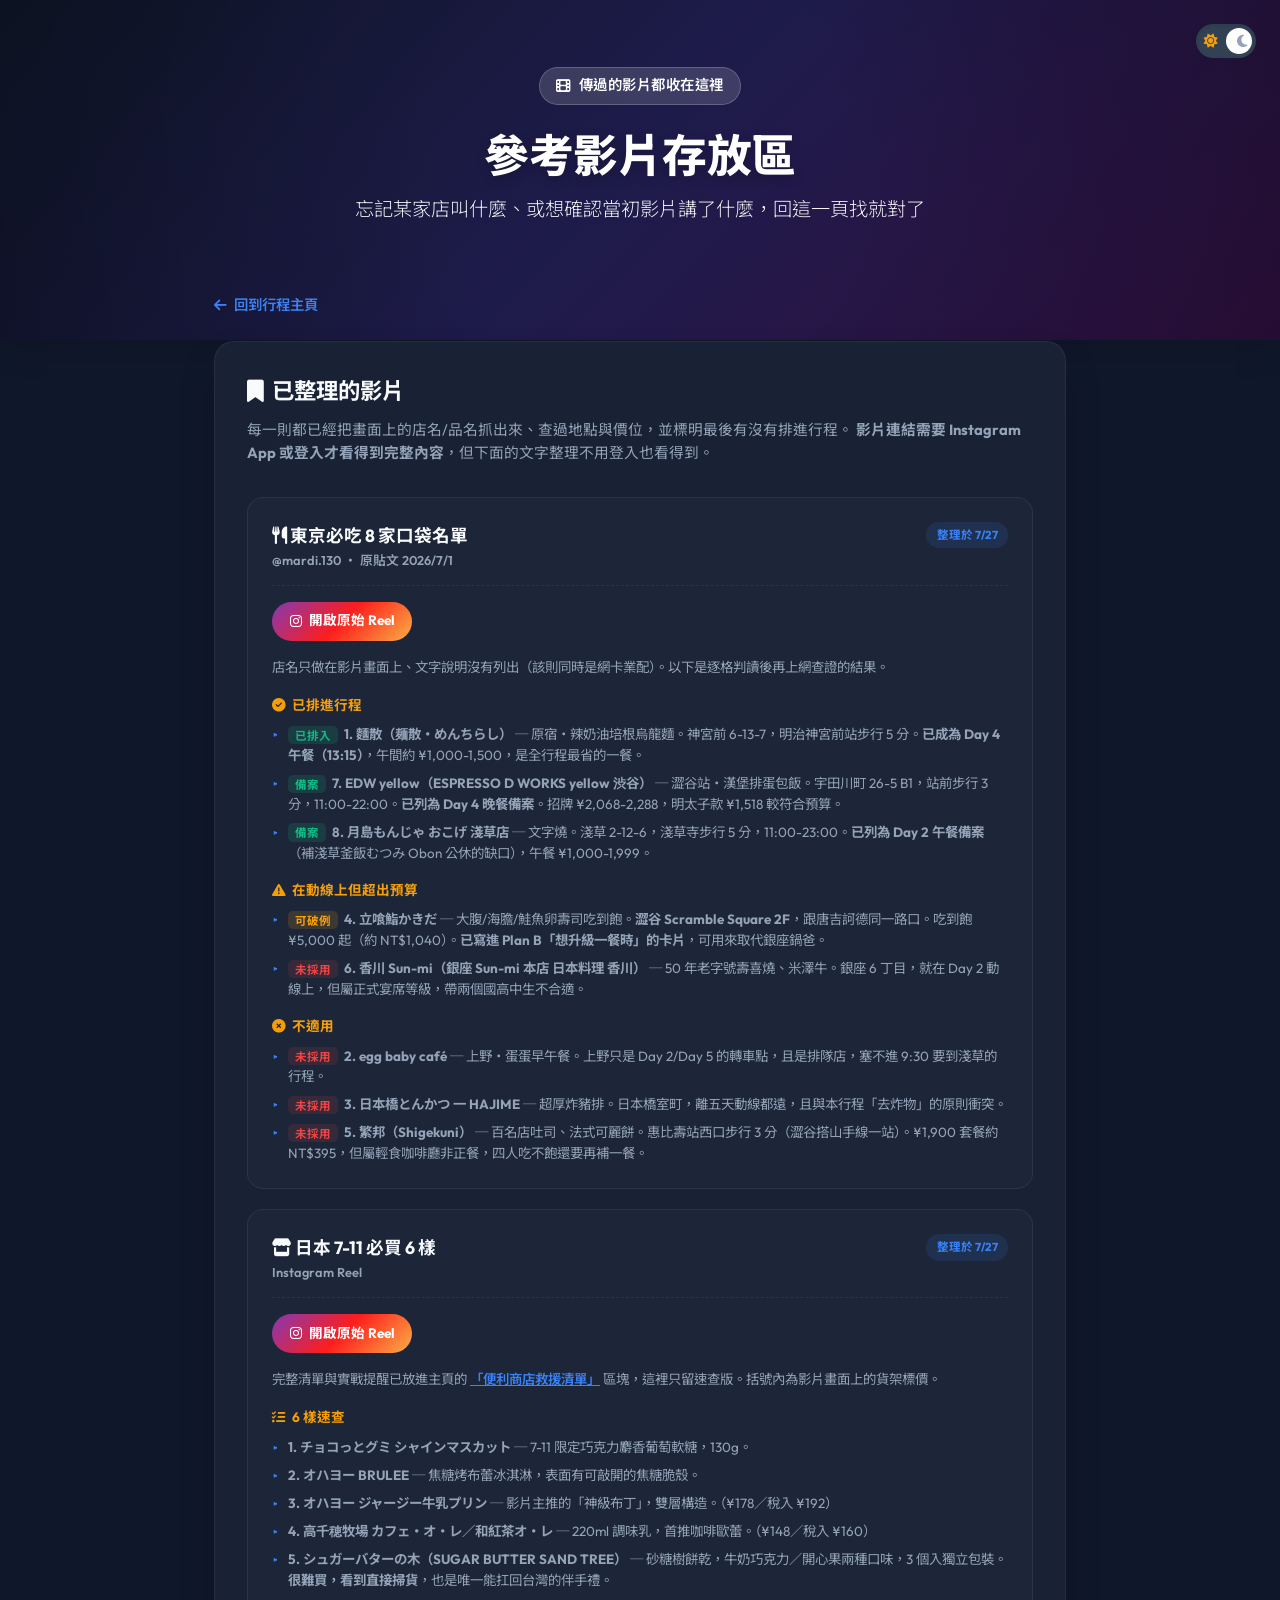
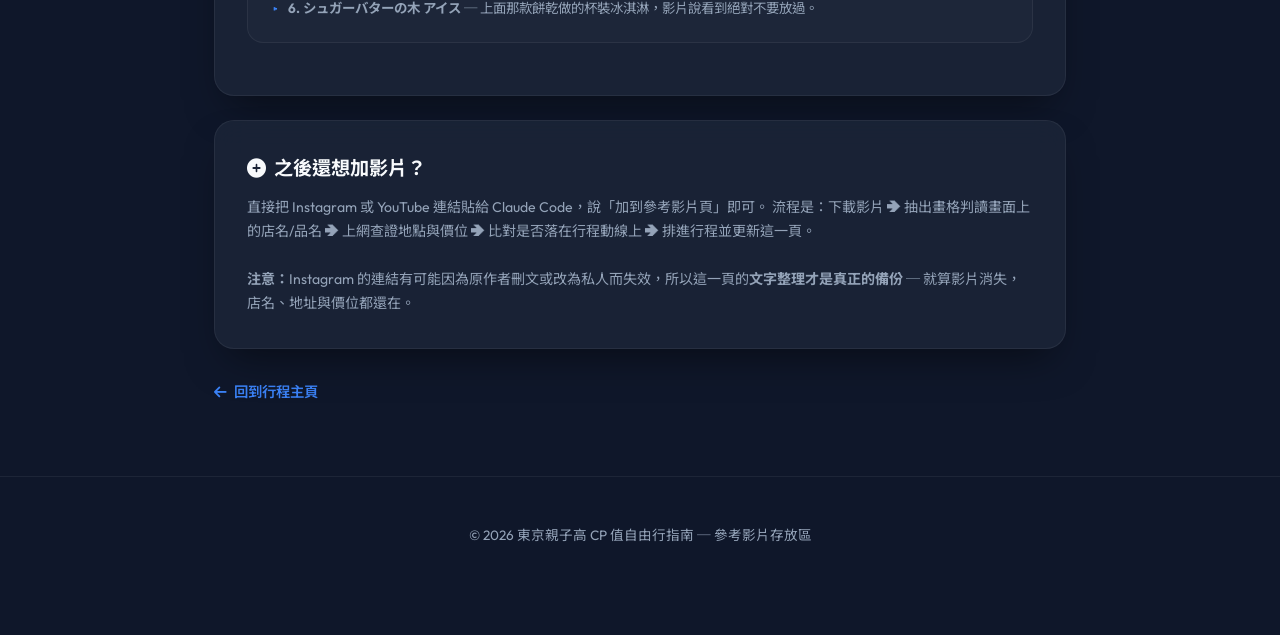
==== refs.html @ f54f76cf "feat: add konbini must-buy list and reference video archive page 便利商店救援清單 (index.html): - 整理自第二則 IG " ====
<!DOCTYPE html>
<html lang="zh-TW">
<head>
    <meta charset="UTF-8">
    <meta name="viewport" content="width=device-width, initial-scale=1.0">
    <!-- 與主頁一致：不希望被搜尋引擎收錄，僅供分享連結給家人使用。 -->
    <meta name="robots" content="noindex, nofollow">
    <title>參考影片存放區 ─ 東京親子自由行</title>
    <link rel="preconnect" href="https://fonts.googleapis.com">
    <link rel="preconnect" href="https://fonts.gstatic.com" crossorigin>
    <link href="https://fonts.googleapis.com/css2?family=Noto+Sans+TC:wght@300;400;500;700&family=Outfit:wght@300;400;600;800&display=swap" rel="stylesheet">
    <link rel="stylesheet" href="https://cdnjs.cloudflare.com/ajax/libs/font-awesome/6.4.0/css/all.min.css">
    <link rel="stylesheet" href="style.css?v=2.1">
</head>
<body>
    <!-- Theme Toggle -->
    <div class="theme-switch-wrapper">
        <label class="theme-switch" for="checkbox">
            <input type="checkbox" id="checkbox" />
            <div class="slider round">
                <i class="fas fa-sun icon-sun"></i>
                <i class="fas fa-moon icon-moon"></i>
            </div>
        </label>
    </div>

    <header class="hero-header">
        <div class="hero-overlay"></div>
        <div class="hero-content">
            <span class="hero-tag"><i class="fas fa-film"></i> 傳過的影片都收在這裡</span>
            <h1>參考影片存放區</h1>
            <p class="hero-subtitle">忘記某家店叫什麼、或想確認當初影片講了什麼，回這一頁找就對了</p>
        </div>
    </header>

    <div class="refs-container">
        <a class="back-link" href="index.html"><i class="fas fa-arrow-left"></i> 回到行程主頁</a>

        <section class="card">
            <h2 style="font-size:1.4rem;font-weight:700;display:flex;align-items:center;gap:0.5rem;margin-bottom:0.5rem;">
                <i class="fas fa-bookmark"></i> 已整理的影片
            </h2>
            <p class="section-desc">
                每一則都已經把畫面上的店名/品名抓出來、查過地點與價位，並標明最後有沒有排進行程。
                <strong>影片連結需要 Instagram App 或登入才看得到完整內容</strong>，但下面的文字整理不用登入也看得到。
            </p>

            <!-- Ref 1 -->
            <div class="ref-card">
                <div class="ref-head">
                    <div>
                        <div class="ref-title"><i class="fas fa-utensils"></i> 東京必吃 8 家口袋名單</div>
                        <div class="ref-account">@mardi.130 ・ 原貼文 2026/7/1</div>
                    </div>
                    <span class="ref-date">整理於 7/27</span>
                </div>

                <a class="ref-btn" href="https://www.instagram.com/reel/DaPvyEuSRZ_/" target="_blank" rel="noopener noreferrer">
                    <i class="fab fa-instagram"></i> 開啟原始 Reel
                </a>

                <p style="font-size:0.84rem;color:var(--text-muted);line-height:1.6;">
                    店名只做在影片畫面上、文字說明沒有列出（該則同時是網卡業配）。以下是逐格判讀後再上網查證的結果。
                </p>

                <div class="ref-section-title"><i class="fas fa-circle-check"></i> 已排進行程</div>
                <ul class="ref-list">
                    <li><span class="ref-verdict yes">已排入</span><strong>1. 麵散（麺散・めんちらし）</strong> ─ 原宿・辣奶油培根烏龍麵。神宮前 6-13-7，明治神宮前站步行 5 分。<strong>已成為 Day 4 午餐（13:15）</strong>，午間約 ¥1,000-1,500，是全行程最省的一餐。</li>
                    <li><span class="ref-verdict yes">備案</span><strong>7. EDW yellow（ESPRESSO D WORKS yellow 渋谷）</strong> ─ 澀谷站・漢堡排蛋包飯。宇田川町 26-5 B1，站前步行 3 分，11:00-22:00。<strong>已列為 Day 4 晚餐備案</strong>。招牌 ¥2,068-2,288，明太子款 ¥1,518 較符合預算。</li>
                    <li><span class="ref-verdict yes">備案</span><strong>8. 月島もんじゃ おこげ 淺草店</strong> ─ 文字燒。淺草 2-12-6，淺草寺步行 5 分，11:00-23:00。<strong>已列為 Day 2 午餐備案</strong>（補淺草釜飯むつみ Obon 公休的缺口），午餐 ¥1,000-1,999。</li>
                </ul>

                <div class="ref-section-title"><i class="fas fa-triangle-exclamation"></i> 在動線上但超出預算</div>
                <ul class="ref-list">
                    <li><span class="ref-verdict maybe">可破例</span><strong>4. 立喰鮨かきだ</strong> ─ 大腹/海膽/鮭魚卵壽司吃到飽。<strong>澀谷 Scramble Square 2F</strong>，跟唐吉訶德同一路口。吃到飽 ¥5,000 起（約 NT$1,040）。<strong>已寫進 Plan B「想升級一餐時」的卡片</strong>，可用來取代銀座鍋爸。</li>
                    <li><span class="ref-verdict no">未採用</span><strong>6. 香川 Sun-mi（銀座 Sun-mi 本店 日本料理 香川）</strong> ─ 50 年老字號壽喜燒、米澤牛。銀座 6 丁目，就在 Day 2 動線上，但屬正式宴席等級，帶兩個國高中生不合適。</li>
                </ul>

                <div class="ref-section-title"><i class="fas fa-circle-xmark"></i> 不適用</div>
                <ul class="ref-list">
                    <li><span class="ref-verdict no">未採用</span><strong>2. egg baby café</strong> ─ 上野・蛋蛋早午餐。上野只是 Day 2/Day 5 的轉車點，且是排隊店，塞不進 9:30 要到淺草的行程。</li>
                    <li><span class="ref-verdict no">未採用</span><strong>3. 日本橋とんかつ 一 HAJIME</strong> ─ 超厚炸豬排。日本橋室町，離五天動線都遠，且與本行程「去炸物」的原則衝突。</li>
                    <li><span class="ref-verdict no">未採用</span><strong>5. 繁邦（Shigekuni）</strong> ─ 百名店吐司、法式可麗餅。惠比壽站西口步行 3 分（澀谷搭山手線一站）。¥1,900 套餐約 NT$395，但屬輕食咖啡廳非正餐，四人吃不飽還要再補一餐。</li>
                </ul>
            </div>

            <!-- Ref 2 -->
            <div class="ref-card">
                <div class="ref-head">
                    <div>
                        <div class="ref-title"><i class="fas fa-store"></i> 日本 7-11 必買 6 樣</div>
                        <div class="ref-account">Instagram Reel</div>
                    </div>
                    <span class="ref-date">整理於 7/27</span>
                </div>

                <a class="ref-btn" href="https://www.instagram.com/reel/DbGM16sTOVM/" target="_blank" rel="noopener noreferrer">
                    <i class="fab fa-instagram"></i> 開啟原始 Reel
                </a>

                <p style="font-size:0.84rem;color:var(--text-muted);line-height:1.6;">
                    完整清單與實戰提醒已放進主頁的
                    <a href="index.html#konbini" style="color:var(--primary);font-weight:600;">「便利商店救援清單」</a>
                    區塊，這裡只留速查版。括號內為影片畫面上的貨架標價。
                </p>

                <div class="ref-section-title"><i class="fas fa-list-check"></i> 6 樣速查</div>
                <ul class="ref-list">
                    <li><strong>1. チョコっとグミ シャインマスカット</strong> ─ 7-11 限定巧克力麝香葡萄軟糖，130g。</li>
                    <li><strong>2. オハヨー BRULEE</strong> ─ 焦糖烤布蕾冰淇淋，表面有可敲開的焦糖脆殼。</li>
                    <li><strong>3. オハヨー ジャージー牛乳プリン</strong> ─ 影片主推的「神級布丁」，雙層構造。（¥178／稅入 ¥192）</li>
                    <li><strong>4. 高千穂牧場 カフェ・オ・レ／和紅茶オ・レ</strong> ─ 220ml 調味乳，首推咖啡歐蕾。（¥148／稅入 ¥160）</li>
                    <li><strong>5. シュガーバターの木（SUGAR BUTTER SAND TREE）</strong> ─ 砂糖樹餅乾，牛奶巧克力／開心果兩種口味，3 個入獨立包裝。<strong>很難買，看到直接掃貨</strong>，也是唯一能扛回台灣的伴手禮。</li>
                    <li><strong>6. シュガーバターの木 アイス</strong> ─ 上面那款餅乾做的杯裝冰淇淋，影片說看到絕對不要放過。</li>
                </ul>
            </div>
        </section>

        <section class="card">
            <h2 style="font-size:1.2rem;font-weight:700;display:flex;align-items:center;gap:0.5rem;margin-bottom:0.75rem;">
                <i class="fas fa-plus-circle"></i> 之後還想加影片？
            </h2>
            <p style="font-size:0.88rem;color:var(--text-muted);line-height:1.7;">
                直接把 Instagram 或 YouTube 連結貼給 Claude Code，說「加到參考影片頁」即可。
                流程是：下載影片 ➔ 抽出畫格判讀畫面上的店名/品名 ➔ 上網查證地點與價位 ➔ 比對是否落在行程動線上 ➔ 排進行程並更新這一頁。
                <br><br>
                <strong>注意：</strong>Instagram 的連結有可能因為原作者刪文或改為私人而失效，所以這一頁的<strong>文字整理才是真正的備份</strong> ─ 就算影片消失，店名、地址與價位都還在。
            </p>
        </section>

        <a class="back-link" href="index.html" style="margin-top:0.5rem;"><i class="fas fa-arrow-left"></i> 回到行程主頁</a>
    </div>

    <footer class="main-footer">
        <p>© 2026 東京親子高 CP 值自由行指南 ─ 參考影片存放區</p>
    </footer>

    <script>
        // 主題切換（與主頁共用 localStorage 的 theme 設定）
        (function () {
            const toggle = document.getElementById('checkbox');
            const saved = localStorage.getItem('theme') || 'dark';
            document.documentElement.setAttribute('data-theme', saved);
            toggle.checked = saved === 'dark';
            toggle.addEventListener('change', function () {
                const theme = this.checked ? 'dark' : 'light';
                document.documentElement.setAttribute('data-theme', theme);
                localStorage.setItem('theme', theme);
            });
        })();
    </script>
</body>
</html>
---- style.css ----
/* General Variables & Themes */
:root {
    /* Color Palette */
    --primary: #3b82f6; /* Modern Blue */
    --primary-hover: #2563eb;
    --accent: #f59e0b; /* Warm Amber */
    --accent-hover: #d97706;
    --success: #10b981; /* Emerald Green */
    --danger: #ef4444; /* Rose Red */
    
    /* Font Stack */
    --font-sans: 'Outfit', 'Noto Sans TC', -apple-system, BlinkMacSystemFont, "Segoe UI", Roboto, sans-serif;
    
    /* Light Theme Defaults */
    --bg-app: #f1f5f9;
    --bg-card: rgba(255, 255, 255, 0.85);
    --border-card: rgba(226, 232, 240, 0.8);
    --text-main: #0f172a;
    --text-muted: #475569;
    --shadow-card: 0 10px 30px -5px rgba(0, 0, 0, 0.05), 0 4px 6px -2px rgba(0, 0, 0, 0.02);
    --glass-blur: blur(16px);
    --header-gradient: linear-gradient(135deg, #1e3a8a 0%, #3b82f6 50%, #60a5fa 100%);
    --tab-inactive: #f8fafc;
    --tab-border: #e2e8f0;
}

[data-theme="dark"] {
    /* Dark Theme Override */
    --bg-app: #0f172a;
    --bg-card: rgba(30, 41, 59, 0.7);
    --border-card: rgba(255, 255, 255, 0.06);
    --text-main: #f8fafc;
    --text-muted: #94a3b8;
    --shadow-card: 0 20px 40px -15px rgba(0, 0, 0, 0.5);
    --header-gradient: linear-gradient(135deg, #0f172a 0%, #1e1b4b 50%, #311042 100%);
    --tab-inactive: #1e293b;
    --tab-border: #334155;
}

/* Reset & Global */
* {
    margin: 0;
    padding: 0;
    box-sizing: border-box;
    transition: background-color 0.3s ease, border-color 0.3s ease, color 0.3s ease;
}

body {
    font-family: var(--font-sans);
    background-color: var(--bg-app);
    color: var(--text-main);
    line-height: 1.6;
    padding-bottom: 4rem;
    overflow-x: hidden;
}

/* Theme Toggle Button */
.theme-switch-wrapper {
    position: fixed;
    top: 1.5rem;
    right: 1.5rem;
    z-index: 1000;
}

.theme-switch {
    display: inline-block;
    height: 34px;
    position: relative;
    width: 60px;
}

.theme-switch input {
    display: none;
}

.slider {
    background-color: #cbd5e1;
    bottom: 0;
    cursor: pointer;
    left: 0;
    position: absolute;
    right: 0;
    top: 0;
    transition: .4s;
    display: flex;
    align-items: center;
    justify-content: space-between;
    padding: 0 8px;
    box-shadow: inset 0 2px 4px rgba(0,0,0,0.1);
}

.slider .icon-sun {
    color: #f59e0b;
    font-size: 14px;
    z-index: 2;
}

.slider .icon-moon {
    color: #94a3b8;
    font-size: 14px;
    z-index: 2;
}

.slider:before {
    background-color: white;
    bottom: 4px;
    content: "";
    height: 26px;
    left: 4px;
    position: absolute;
    transition: .4s;
    width: 26px;
    z-index: 1;
}

input:checked + .slider {
    background-color: #334155;
}

input:checked + .slider:before {
    transform: translateX(26px);
}

.slider.round {
    border-radius: 34px;
}

.slider.round:before {
    border-radius: 50%;
}

/* Hero Header styling */
.hero-header {
    position: relative;
    background: var(--header-gradient);
    min-height: 340px;
    padding: 4rem 2rem 5rem;
    display: flex;
    align-items: center;
    justify-content: center;
    text-align: center;
    color: white;
    overflow: hidden;
    box-shadow: 0 10px 30px rgba(0, 0, 0, 0.1);
}

.hero-overlay {
    position: absolute;
    top: 0;
    left: 0;
    width: 100%;
    height: 100%;
    background: radial-gradient(circle at center, transparent 30%, rgba(0, 0, 0, 0.3) 100%);
    opacity: 0.8;
}

.hero-content {
    position: relative;
    z-index: 5;
    max-width: 850px;
}

.hero-tag {
    display: inline-flex;
    align-items: center;
    gap: 0.5rem;
    background: rgba(255, 255, 255, 0.15);
    padding: 0.4rem 1rem;
    border-radius: 50px;
    font-size: 0.9rem;
    font-weight: 600;
    backdrop-filter: blur(8px);
    margin-bottom: 1.5rem;
    border: 1px solid rgba(255, 255, 255, 0.2);
    letter-spacing: 0.5px;
    animation: fadeInDown 0.6s ease;
}

.hero-header h1 {
    font-size: 2.8rem;
    font-weight: 800;
    letter-spacing: -0.5px;
    margin-bottom: 0.75rem;
    text-shadow: 0 4px 12px rgba(0, 0, 0, 0.2);
    line-height: 1.2;
}

.hero-subtitle {
    font-size: 1.2rem;
    opacity: 0.95;
    font-weight: 300;
    margin-bottom: 2rem;
}

.quick-alerts {
    display: flex;
    flex-wrap: wrap;
    justify-content: center;
    gap: 1rem;
    margin-top: 1.5rem;
}

.alert-badge {
    display: flex;
    align-items: center;
    gap: 0.75rem;
    padding: 0.75rem 1.25rem;
    border-radius: 12px;
    font-size: 0.88rem;
    text-align: left;
    backdrop-filter: blur(10px);
    border: 1px solid rgba(255, 255, 255, 0.15);
    max-width: 400px;
}

.alert-badge.heat-warning {
    background: rgba(245, 158, 11, 0.2);
    border-left: 4px solid var(--accent);
}

.alert-badge.redeye-info {
    background: rgba(59, 130, 246, 0.2);
    border-left: 4px solid var(--primary);
}

.alert-badge.obon-warning {
    background: rgba(239, 68, 68, 0.22);
    border-left: 4px solid var(--danger);
    max-width: 520px;
}

.badge-warn {
    background: rgba(239, 68, 68, 0.15);
    color: var(--danger);
}

.alert-badge i {
    font-size: 1.3rem;
    flex-shrink: 0;
}

/* Layout container */
.main-container {
    max-width: 1200px;
    margin: -3rem auto 0;
    padding: 0 1.5rem;
    position: relative;
    z-index: 10;
    display: grid;
    grid-template-columns: 320px 1fr;
    gap: 1.5rem;
}

/* Card layout */
.card {
    background: var(--bg-card);
    backdrop-filter: var(--glass-blur);
    -webkit-backdrop-filter: var(--glass-blur);
    border: 1px solid var(--border-card);
    border-radius: 20px;
    box-shadow: var(--shadow-card);
    padding: 2rem;
    margin-bottom: 1.5rem;
    overflow: hidden;
}

.overview-section {
    grid-column: 1;
    height: fit-content;
}

.itinerary-section {
    grid-column: 2;
}

.budget-section, .checklist-section {
    grid-column: 1 / -1;
}

/* Overview / Info Panel */
.overview-section h2 {
    font-size: 1.3rem;
    font-weight: 700;
    margin-bottom: 1.5rem;
    display: flex;
    align-items: center;
    gap: 0.5rem;
}

.stats-grid {
    display: grid;
    grid-template-columns: 1fr 1fr;
    gap: 1rem;
    margin-bottom: 1.5rem;
}

.stat-item {
    background: rgba(148, 163, 184, 0.08);
    padding: 1rem;
    border-radius: 12px;
    display: flex;
    flex-direction: column;
    gap: 0.25rem;
}

.stat-label {
    font-size: 0.75rem;
    color: var(--text-muted);
    font-weight: 500;
}

.stat-val {
    font-size: 1rem;
    font-weight: 700;
}

.quick-tips-box {
    border-top: 1px solid var(--border-card);
    padding-top: 1.5rem;
}

.quick-tips-box h3 {
    font-size: 1.05rem;
    font-weight: 600;
    margin-bottom: 0.75rem;
    display: flex;
    align-items: center;
    gap: 0.4rem;
}

.quick-tips-box ul {
    list-style: none;
    display: flex;
    flex-direction: column;
    gap: 0.75rem;
    font-size: 0.88rem;
    color: var(--text-muted);
}

.quick-tips-box li {
    position: relative;
    padding-left: 0.25rem;
}

.badge {
    display: inline-block;
    padding: 0.15rem 0.5rem;
    border-radius: 4px;
    font-size: 0.75rem;
    font-weight: 600;
    margin-right: 0.25rem;
}

.badge-primary {
    background: rgba(59, 130, 246, 0.15);
    color: var(--primary);
}

.badge-accent {
    background: rgba(245, 158, 11, 0.15);
    color: var(--accent);
}

/* Itinerary Header & Toggle */
.itinerary-header {
    display: flex;
    justify-content: space-between;
    align-items: center;
    flex-wrap: wrap;
    gap: 1rem;
    margin-bottom: 1.5rem;
    border-bottom: 1px solid var(--border-card);
    padding-bottom: 1.25rem;
}

.itinerary-header h2 {
    font-size: 1.5rem;
    font-weight: 700;
    display: flex;
    align-items: center;
    gap: 0.5rem;
}

.route-toggle-wrapper {
    display: flex;
    align-items: center;
    gap: 0.75rem;
}

.toggle-label {
    font-size: 0.88rem;
    color: var(--text-muted);
    font-weight: 500;
}

.btn {
    padding: 0.5rem 1rem;
    border-radius: 50px;
    font-size: 0.88rem;
    font-weight: 600;
    cursor: pointer;
    display: inline-flex;
    align-items: center;
    gap: 0.5rem;
    border: 1px solid transparent;
    transition: all 0.2s ease;
}

.btn-outline {
    background: transparent;
    border-color: var(--primary);
    color: var(--primary);
}

.btn-outline.active-sunny {
    background: rgba(245, 158, 11, 0.1);
    border-color: var(--accent);
    color: var(--accent);
    box-shadow: 0 0 10px rgba(245, 158, 11, 0.2);
}

.btn-outline.active-rainy {
    background: rgba(59, 130, 246, 0.1);
    border-color: var(--primary);
    color: var(--primary);
    box-shadow: 0 0 10px rgba(59, 130, 246, 0.2);
}

/* Day Tabs System */
.tabs-container {
    margin-bottom: 2rem;
}

.tabs-scroll {
    display: flex;
    gap: 0.5rem;
    overflow-x: auto;
    padding-bottom: 0.5rem;
    scrollbar-width: thin;
}

.tabs-scroll::-webkit-scrollbar {
    height: 4px;
}

.tabs-scroll::-webkit-scrollbar-thumb {
    background-color: var(--tab-border);
    border-radius: 4px;
}

.tab-btn {
    flex: 1;
    min-width: 100px;
    padding: 0.75rem 1rem;
    border-radius: 12px;
    border: 1px solid var(--tab-border);
    background: var(--tab-inactive);
    color: var(--text-muted);
    cursor: pointer;
    display: flex;
    flex-direction: column;
    align-items: center;
    gap: 0.15rem;
    font-weight: 600;
}

.tab-btn.active {
    background: var(--primary);
    border-color: var(--primary);
    color: white;
    box-shadow: 0 4px 12px rgba(59, 130, 246, 0.25);
}

.tab-day {
    font-size: 0.95rem;
}

.tab-date {
    font-size: 0.72rem;
    opacity: 0.8;
}

/* Timeline Cards */
.itinerary-content-wrapper {
    position: relative;
    padding-left: 1.5rem;
    border-left: 2px dashed var(--tab-border);
    display: flex;
    flex-direction: column;
    gap: 2rem;
}

.timeline-item {
    position: relative;
}

.timeline-dot {
    position: absolute;
    left: calc(-1.5rem - 6px);
    top: 6px;
    width: 12px;
    height: 12px;
    border-radius: 50%;
    background: var(--primary);
    border: 2px solid var(--bg-card);
    box-shadow: 0 0 0 4px rgba(59, 130, 246, 0.15);
}

.timeline-item.lodging-move .timeline-dot {
    background: var(--accent);
    box-shadow: 0 0 0 4px rgba(245, 158, 11, 0.15);
}

.item-time {
    font-size: 0.88rem;
    font-weight: 700;
    color: var(--primary);
    margin-bottom: 0.5rem;
    display: block;
}

.item-card {
    background: rgba(148, 163, 184, 0.04);
    border: 1px solid var(--border-card);
    border-radius: 16px;
    padding: 1.25rem;
    display: flex;
    flex-direction: column;
    gap: 0.75rem;
    transition: transform 0.2s ease, box-shadow 0.2s ease;
}

.item-card:hover {
    transform: translateY(-2px);
    box-shadow: 0 8px 20px -5px rgba(0, 0, 0, 0.05);
    background: rgba(148, 163, 184, 0.07);
}

.item-title-row {
    display: flex;
    justify-content: space-between;
    align-items: flex-start;
    flex-wrap: wrap;
    gap: 0.5rem;
}

.item-title {
    font-size: 1.15rem;
    font-weight: 700;
    color: var(--text-main);
}

.item-badges {
    display: flex;
    gap: 0.35rem;
    flex-wrap: wrap;
}

.cp-badge {
    background: rgba(16, 185, 129, 0.12);
    color: var(--success);
    font-weight: 700;
    font-size: 0.75rem;
    padding: 0.2rem 0.6rem;
    border-radius: 4px;
    display: inline-flex;
    align-items: center;
    gap: 0.25rem;
}

.heat-badge {
    background: rgba(239, 68, 68, 0.08);
    color: var(--danger);
    font-weight: 600;
    font-size: 0.75rem;
    padding: 0.2rem 0.6rem;
    border-radius: 4px;
    display: inline-flex;
    align-items: center;
    gap: 0.25rem;
}

.heat-badge.cool {
    background: rgba(59, 130, 246, 0.08);
    color: var(--primary);
}

.item-desc {
    font-size: 0.92rem;
    color: var(--text-muted);
}

.item-details {
    display: flex;
    flex-wrap: wrap;
    gap: 1.25rem;
    border-top: 1px solid var(--border-card);
    padding-top: 0.75rem;
    font-size: 0.85rem;
    color: var(--text-muted);
}

.detail-point i {
    margin-right: 0.35rem;
    color: var(--primary);
}

.item-alternative {
    background: rgba(245, 158, 11, 0.06);
    border: 1px dashed rgba(245, 158, 11, 0.3);
    border-radius: 12px;
    padding: 0.9rem;
    margin-top: 0.25rem;
    display: none; /* Controlled by toggle class */
}

.alternative-active .item-alternative {
    display: block;
    animation: fadeIn 0.3s ease;
}

.alternative-title {
    font-weight: 700;
    color: var(--accent);
    font-size: 0.88rem;
    margin-bottom: 0.25rem;
    display: flex;
    align-items: center;
    gap: 0.4rem;
}

.alternative-desc {
    font-size: 0.85rem;
    color: var(--text-muted);
}

/* Budget Section */
.budget-section h2, .checklist-section h2 {
    font-size: 1.5rem;
    font-weight: 700;
    margin-bottom: 0.5rem;
    display: flex;
    align-items: center;
    gap: 0.5rem;
}

.section-desc {
    color: var(--text-muted);
    font-size: 0.92rem;
    margin-bottom: 2rem;
}

.budget-container {
    display: grid;
    grid-template-columns: 1.2fr 1fr;
    gap: 2.5rem;
    align-items: start;
}

.budget-inputs {
    display: flex;
    flex-direction: column;
    gap: 1.25rem;
}

.input-group {
    display: flex;
    flex-direction: column;
    gap: 0.5rem;
}

.input-group label {
    font-size: 0.9rem;
    font-weight: 600;
    color: var(--text-muted);
    display: flex;
    align-items: center;
    gap: 0.4rem;
}

.input-wrapper {
    position: relative;
    display: flex;
    align-items: center;
}

.currency {
    position: absolute;
    left: 1rem;
    font-weight: 600;
    color: var(--text-muted);
}

.input-wrapper input {
    width: 100%;
    padding: 0.75rem 1rem 0.75rem 3rem;
    border-radius: 12px;
    border: 1px solid var(--tab-border);
    background: transparent;
    color: var(--text-main);
    font-family: var(--font-sans);
    font-size: 1rem;
    font-weight: 600;
    outline: none;
}

.input-wrapper input:focus {
    border-color: var(--primary);
    box-shadow: 0 0 0 3px rgba(59, 130, 246, 0.15);
}

.budget-summary {
    background: rgba(59, 130, 246, 0.03);
    border: 1px solid var(--border-card);
    padding: 2rem;
    border-radius: 20px;
    display: flex;
    flex-direction: column;
    gap: 1.5rem;
    height: 100%;
    justify-content: center;
}

.summary-card {
    display: flex;
    flex-direction: column;
    gap: 0.25rem;
}

.summary-title {
    font-size: 0.88rem;
    color: var(--text-muted);
    font-weight: 500;
}

.summary-value {
    font-size: 2.2rem;
    font-weight: 800;
    color: var(--primary);
    font-family: 'Outfit', sans-serif;
}

.summary-card.secondary .summary-value {
    font-size: 1.6rem;
    color: var(--text-main);
}

.cp-analysis {
    border-top: 1px solid var(--border-card);
    padding-top: 1.25rem;
    font-size: 0.88rem;
}

.cp-title {
    font-weight: 700;
    color: var(--success);
    margin-bottom: 0.35rem;
    display: flex;
    align-items: center;
    gap: 0.35rem;
}

.cp-analysis p {
    color: var(--text-muted);
    line-height: 1.5;
}

/* Checklist Section */
.checklist-grid {
    display: grid;
    grid-template-columns: 1fr 1.1fr;
    gap: 2.5rem;
}

.todo-list {
    list-style: none;
    display: flex;
    flex-direction: column;
    gap: 0.88rem;
}

.todo-list li {
    display: flex;
    align-items: center;
    gap: 0.75rem;
    padding: 0.75rem 1rem;
    background: rgba(148, 163, 184, 0.03);
    border-radius: 12px;
    border: 1px solid var(--border-card);
}

.todo-list input[type="checkbox"] {
    width: 20px;
    height: 20px;
    border-radius: 6px;
    border: 2px solid var(--tab-border);
    cursor: pointer;
    accent-color: var(--primary);
    flex-shrink: 0;
}

.todo-list label {
    font-size: 0.92rem;
    cursor: pointer;
    font-weight: 500;
    user-select: none;
}

.todo-list input:checked + label {
    text-decoration: line-through;
    color: var(--text-muted);
    opacity: 0.7;
}

.survival-guide-container {
    display: flex;
    flex-direction: column;
    gap: 1.25rem;
}

.survival-item {
    display: flex;
    gap: 1rem;
    background: rgba(148, 163, 184, 0.03);
    padding: 1.25rem;
    border-radius: 16px;
    border: 1px solid var(--border-card);
}

.survival-icon {
    width: 40px;
    height: 40px;
    border-radius: 50%;
    background: rgba(59, 130, 246, 0.1);
    color: var(--primary);
    display: flex;
    align-items: center;
    justify-content: center;
    font-size: 1.1rem;
    flex-shrink: 0;
}

.survival-text h4 {
    font-size: 0.98rem;
    font-weight: 700;
    margin-bottom: 0.25rem;
}

.survival-text p {
    font-size: 0.85rem;
    color: var(--text-muted);
    line-height: 1.5;
}

/* Footer */
.main-footer {
    text-align: center;
    padding: 3rem 1.5rem 1.5rem;
    font-size: 0.85rem;
    color: var(--text-muted);
    border-top: 1px solid var(--border-card);
    margin-top: 3rem;
}

/* Animations */
@keyframes fadeIn {
    from { opacity: 0; transform: translateY(4px); }
    to { opacity: 1; transform: translateY(0); }
}

@keyframes fadeInDown {
    from { opacity: 0; transform: translateY(-10px); }
    to { opacity: 1; transform: translateY(0); }
}

/* Responsive adjustments */
@media (max-width: 992px) {
    .main-container {
        grid-template-columns: 1fr;
    }
    
    .overview-section {
        grid-column: 1;
    }
    
    .itinerary-section {
        grid-column: 1;
    }
    
    .budget-container {
        grid-template-columns: 1fr;
        gap: 1.5rem;
    }
    
    .checklist-grid {
        grid-template-columns: 1fr;
        gap: 1.5rem;
    }
}

@media (max-width: 576px) {
    .hero-header {
        padding: 3rem 1rem 4rem;
        min-height: auto;
    }
    
    .hero-header h1 {
        font-size: 1.8rem;
    }
    
    .hero-subtitle {
        font-size: 1rem;
    }
    
    .main-container {
        margin-top: -1.5rem;
        padding: 0 1rem;
    }
    
    .card {
        padding: 1.25rem;
    }
    
    .stats-grid {
        grid-template-columns: 1fr;
    }
    
    .itinerary-header {
        flex-direction: column;
        align-items: flex-start;
    }
    
    .tab-btn {
        min-width: 90px;
        padding: 0.6rem 0.75rem;
    }
}

/* Split-Route UI Styles */
.split-route-container {
    display: grid;
    grid-template-columns: 1fr 1fr;
    gap: 1.25rem;
    margin-top: 0.75rem;
    border-top: 1px dashed var(--border-card);
    padding-top: 1rem;
}

.route-col {
    background: rgba(148, 163, 184, 0.02);
    border: 1px solid var(--border-card);
    padding: 1rem;
    border-radius: 12px;
    display: flex;
    flex-direction: column;
    gap: 0.5rem;
}

.route-col h5 {
    font-size: 0.92rem;
    font-weight: 700;
    margin-bottom: 0.25rem;
    display: flex;
    align-items: center;
    gap: 0.4rem;
}

.route-col.mom h5 {
    color: #ec4899; /* Pink accent for Mom */
}

.route-col.kids h5 {
    color: #10b981; /* Emerald accent for Kids */
}

.route-col p {
    font-size: 0.85rem;
    color: var(--text-muted);
    line-height: 1.5;
}

.meeting-point {
    margin-top: 0.75rem;
    background: rgba(245, 158, 11, 0.05);
    border: 1px solid rgba(245, 158, 11, 0.15);
    padding: 0.75rem 1rem;
    border-radius: 12px;
    font-size: 0.85rem;
    color: var(--text-muted);
    line-height: 1.5;
}

.meeting-point i {
    color: var(--accent);
}

@media (max-width: 768px) {
    .split-route-container {
        grid-template-columns: 1fr;
        gap: 0.75rem;
    }
}

/* ============================================================
   Pre-trip Preparation Cockpit (行前準備駕駛艙)
   ============================================================ */
.prep-section {
    grid-column: 1 / -1;
}

.prep-header {
    display: flex;
    justify-content: space-between;
    align-items: center;
    flex-wrap: wrap;
    gap: 1.5rem;
    border-bottom: 1px solid var(--border-card);
    padding-bottom: 1.5rem;
    margin-bottom: 1.5rem;
}

.prep-header-text {
    flex: 1 1 380px;
}

.prep-header h2 {
    font-size: 1.5rem;
    font-weight: 700;
    display: flex;
    align-items: center;
    gap: 0.5rem;
    margin-bottom: 0.4rem;
}

.prep-header .section-desc {
    margin-bottom: 0;
}

/* Countdown */
.countdown-box {
    flex: 0 1 auto;
    min-width: 280px;
    max-width: 100%;
    background: linear-gradient(135deg, rgba(59, 130, 246, 0.12), rgba(245, 158, 11, 0.12));
    border: 1px solid rgba(59, 130, 246, 0.25);
    border-radius: 16px;
    padding: 1.1rem 1.4rem;
    display: flex;
    flex-direction: column;
    gap: 0.2rem;
    text-align: center;
}

.countdown-label {
    font-size: 0.78rem;
    color: var(--text-muted);
    font-weight: 600;
    display: flex;
    align-items: center;
    justify-content: center;
    gap: 0.35rem;
}

.countdown-value {
    font-family: 'Outfit', sans-serif;
    font-size: 2.1rem;
    font-weight: 800;
    color: var(--primary);
    line-height: 1.15;
}

.countdown-value small {
    font-size: 0.95rem;
    font-weight: 600;
    color: var(--text-muted);
}

.countdown-sub {
    font-size: 0.78rem;
    color: var(--accent);
    font-weight: 600;
}

/* Progress bar */
.prep-progress {
    margin-bottom: 1.75rem;
}

.prep-progress-top {
    display: flex;
    justify-content: space-between;
    align-items: baseline;
    font-size: 0.88rem;
    font-weight: 700;
    color: var(--text-muted);
    margin-bottom: 0.5rem;
}

#prep-progress-pct {
    color: var(--success);
    font-size: 1.1rem;
    font-family: 'Outfit', sans-serif;
}

.prep-progress-bar {
    height: 10px;
    border-radius: 50px;
    background: rgba(148, 163, 184, 0.18);
    overflow: hidden;
}

.prep-progress-fill {
    height: 100%;
    width: 0%;
    border-radius: 50px;
    background: linear-gradient(90deg, var(--primary), var(--success));
    transition: width 0.35s ease;
}

/* Phase cards */
.prep-grid {
    display: grid;
    grid-template-columns: repeat(auto-fit, minmax(320px, 1fr));
    gap: 1.25rem;
}

.prep-phase {
    background: rgba(148, 163, 184, 0.03);
    border: 1px solid var(--border-card);
    border-radius: 16px;
    padding: 1.25rem;
    display: flex;
    flex-direction: column;
    gap: 0.9rem;
}

.prep-phase.urgent {
    border-color: rgba(239, 68, 68, 0.35);
    background: rgba(239, 68, 68, 0.04);
}

.prep-phase.final {
    border-color: rgba(245, 158, 11, 0.35);
    background: rgba(245, 158, 11, 0.04);
}

.prep-phase-head {
    display: flex;
    justify-content: space-between;
    align-items: center;
    gap: 0.75rem;
    border-bottom: 1px dashed var(--border-card);
    padding-bottom: 0.6rem;
}

.prep-phase-head h3 {
    font-size: 0.95rem;
    font-weight: 700;
    display: flex;
    align-items: center;
    gap: 0.4rem;
}

.prep-phase.urgent .prep-phase-head h3 { color: var(--danger); }
.prep-phase.final .prep-phase-head h3 { color: var(--accent); }

.prep-deadline {
    flex-shrink: 0;
    font-size: 0.72rem;
    font-weight: 700;
    padding: 0.2rem 0.6rem;
    border-radius: 50px;
    background: rgba(59, 130, 246, 0.12);
    color: var(--primary);
}

.prep-phase.urgent .prep-deadline {
    background: rgba(239, 68, 68, 0.12);
    color: var(--danger);
}

.prep-items {
    list-style: none;
    display: flex;
    flex-direction: column;
    gap: 0.6rem;
}

.prep-item {
    display: flex;
    align-items: flex-start;
    gap: 0.7rem;
    padding: 0.7rem 0.8rem;
    border-radius: 12px;
    background: var(--bg-card);
    border: 1px solid var(--border-card);
}

.prep-item input[type="checkbox"] {
    width: 20px;
    height: 20px;
    margin-top: 2px;
    border-radius: 6px;
    cursor: pointer;
    accent-color: var(--success);
    flex-shrink: 0;
}

.prep-item label {
    cursor: pointer;
    display: flex;
    flex-direction: column;
    gap: 0.2rem;
    user-select: none;
}

.prep-item-title {
    font-size: 0.9rem;
    font-weight: 700;
    color: var(--text-main);
    line-height: 1.35;
}

.prep-item-desc {
    font-size: 0.8rem;
    color: var(--text-muted);
    line-height: 1.5;
}

.prep-item input:checked + label .prep-item-title {
    text-decoration: line-through;
    color: var(--text-muted);
}

.prep-item input:checked + label {
    opacity: 0.55;
}

/* Emergency block */
.emergency-block {
    margin-top: 2rem;
    border-top: 1px solid var(--border-card);
    padding-top: 1.5rem;
}

.emergency-block h3 {
    font-size: 1.1rem;
    font-weight: 700;
    color: var(--danger);
    display: flex;
    align-items: center;
    gap: 0.5rem;
    margin-bottom: 1.1rem;
}

.emergency-grid {
    display: grid;
    grid-template-columns: repeat(auto-fit, minmax(280px, 1fr));
    gap: 1.1rem;
}

.emergency-card {
    background: rgba(239, 68, 68, 0.04);
    border: 1px solid rgba(239, 68, 68, 0.18);
    border-radius: 16px;
    padding: 1.1rem;
}

.emergency-card h4 {
    font-size: 0.92rem;
    font-weight: 700;
    margin-bottom: 0.7rem;
    display: flex;
    align-items: center;
    gap: 0.4rem;
}

.emergency-card ul {
    list-style: none;
    display: flex;
    flex-direction: column;
    gap: 0.5rem;
}

.emergency-card li {
    font-size: 0.82rem;
    color: var(--text-muted);
    line-height: 1.5;
    padding-left: 0.85rem;
    position: relative;
}

.emergency-card li::before {
    content: "▸";
    color: var(--danger);
    position: absolute;
    left: 0;
}

.emergency-card.fill-in {
    background: rgba(59, 130, 246, 0.04);
    border-color: rgba(59, 130, 246, 0.2);
    display: flex;
    flex-direction: column;
    gap: 0.35rem;
}

.emergency-card.fill-in label {
    font-size: 0.78rem;
    font-weight: 600;
    color: var(--text-muted);
    margin-top: 0.3rem;
}

.emergency-card.fill-in input {
    width: 100%;
    padding: 0.55rem 0.8rem;
    border-radius: 10px;
    border: 1px solid var(--tab-border);
    background: transparent;
    color: var(--text-main);
    font-family: var(--font-sans);
    font-size: 0.88rem;
    font-weight: 600;
    outline: none;
}

.emergency-card.fill-in input:focus {
    border-color: var(--primary);
    box-shadow: 0 0 0 3px rgba(59, 130, 246, 0.15);
}

.fill-in-note {
    font-size: 0.75rem;
    color: var(--text-muted);
    line-height: 1.45;
    margin-top: 0.6rem;
}

@media (max-width: 576px) {
    .prep-header-text {
        flex: 1 1 100%;
    }
    .countdown-box {
        width: 100%;
        min-width: 0;
        padding: 1rem;
    }
    .countdown-value {
        font-size: 1.7rem;
    }
    .countdown-sub {
        word-break: break-word;
    }
}

/* ============================================================
   Plan B 備案作戰室 (Contingency War Room)
   ============================================================ */
.contingency-section {
    grid-column: 1 / -1;
}

.planb-tab {
    flex-direction: row !important;
    gap: 0.45rem !important;
    min-width: 140px;
}

.planb-tab i {
    font-size: 0.9rem;
}

.planb-note {
    display: flex;
    gap: 0.8rem;
    align-items: flex-start;
    background: rgba(245, 158, 11, 0.07);
    border: 1px dashed rgba(245, 158, 11, 0.35);
    border-radius: 14px;
    padding: 1rem 1.2rem;
    margin-bottom: 1.5rem;
}

.planb-note i {
    color: var(--accent);
    font-size: 1.05rem;
    margin-top: 2px;
    flex-shrink: 0;
}

.planb-note p {
    font-size: 0.86rem;
    color: var(--text-muted);
    line-height: 1.6;
}

.planb-grid {
    display: grid;
    grid-template-columns: repeat(auto-fit, minmax(360px, 1fr));
    gap: 1.25rem;
}

.planb-card {
    background: rgba(148, 163, 184, 0.03);
    border: 1px solid var(--border-card);
    border-radius: 16px;
    padding: 1.25rem;
    display: flex;
    flex-direction: column;
    gap: 0.8rem;
    transition: transform 0.2s ease, box-shadow 0.2s ease;
}

.planb-card:hover {
    transform: translateY(-2px);
    box-shadow: 0 8px 20px -5px rgba(0, 0, 0, 0.08);
}

.planb-card h4 {
    font-size: 1rem;
    font-weight: 700;
    color: var(--text-main);
    line-height: 1.4;
    border-bottom: 1px dashed var(--border-card);
    padding-bottom: 0.7rem;
}

.planb-row {
    display: flex;
    gap: 0.7rem;
    align-items: flex-start;
}

.planb-row p {
    font-size: 0.84rem;
    color: var(--text-muted);
    line-height: 1.55;
}

.planb-tag {
    flex-shrink: 0;
    font-size: 0.7rem;
    font-weight: 700;
    padding: 0.2rem 0.5rem;
    border-radius: 6px;
    margin-top: 2px;
    letter-spacing: 0.5px;
}

.planb-tag.trigger {
    background: rgba(239, 68, 68, 0.12);
    color: var(--danger);
}

.planb-tag.action {
    background: rgba(245, 158, 11, 0.14);
    color: var(--accent);
}

.planb-alts {
    background: rgba(16, 185, 129, 0.05);
    border: 1px solid rgba(16, 185, 129, 0.18);
    border-radius: 12px;
    padding: 0.9rem 1rem;
    display: flex;
    flex-direction: column;
    gap: 0.5rem;
}

.planb-alts-title {
    font-size: 0.78rem;
    font-weight: 700;
    color: var(--success);
    display: flex;
    align-items: center;
    gap: 0.4rem;
}

.planb-alts ul {
    list-style: none;
    display: flex;
    flex-direction: column;
    gap: 0.45rem;
}

.planb-alts li {
    font-size: 0.82rem;
    color: var(--text-muted);
    line-height: 1.55;
    padding-left: 1rem;
    position: relative;
}

.planb-alts li::before {
    content: "→";
    color: var(--success);
    position: absolute;
    left: 0;
    font-weight: 700;
}

@media (max-width: 576px) {
    .planb-grid {
        grid-template-columns: 1fr;
    }
    .planb-tab {
        min-width: 120px;
    }
}

/* ============================================================
   便利商店救援清單 (Konbini) + 參考影片存放區 (Refs)
   ============================================================ */
.konbini-section {
    grid-column: 1 / -1;
}

.konbini-note {
    display: flex;
    gap: 0.8rem;
    align-items: flex-start;
    background: rgba(16, 185, 129, 0.06);
    border: 1px dashed rgba(16, 185, 129, 0.35);
    border-radius: 14px;
    padding: 1rem 1.2rem;
    margin-bottom: 1.5rem;
}

.konbini-note i {
    color: var(--success);
    font-size: 1.05rem;
    margin-top: 2px;
    flex-shrink: 0;
}

.konbini-note p {
    font-size: 0.85rem;
    color: var(--text-muted);
    line-height: 1.6;
}

.konbini-grid {
    display: grid;
    grid-template-columns: repeat(auto-fit, minmax(280px, 1fr));
    gap: 1.1rem;
}

.konbini-card {
    position: relative;
    background: rgba(148, 163, 184, 0.03);
    border: 1px solid var(--border-card);
    border-radius: 16px;
    padding: 1.25rem 1.25rem 1.25rem 3.4rem;
    transition: transform 0.2s ease, box-shadow 0.2s ease;
}

.konbini-card:hover {
    transform: translateY(-2px);
    box-shadow: 0 8px 20px -5px rgba(0, 0, 0, 0.08);
}

.konbini-card.highlight {
    border-color: rgba(245, 158, 11, 0.4);
    background: rgba(245, 158, 11, 0.05);
}

.konbini-num {
    position: absolute;
    left: 1rem;
    top: 1.2rem;
    width: 26px;
    height: 26px;
    border-radius: 50%;
    background: var(--primary);
    color: #fff;
    font-family: 'Outfit', sans-serif;
    font-size: 0.85rem;
    font-weight: 800;
    display: flex;
    align-items: center;
    justify-content: center;
    flex-shrink: 0;
}

.konbini-card.highlight .konbini-num {
    background: var(--accent);
}

.konbini-card h4 {
    font-size: 1rem;
    font-weight: 700;
    color: var(--text-main);
    line-height: 1.35;
    margin-bottom: 0.3rem;
}

.konbini-jp {
    font-size: 0.82rem;
    font-weight: 600;
    color: var(--primary);
    margin-bottom: 0.5rem;
    word-break: break-word;
}

.konbini-desc {
    font-size: 0.83rem;
    color: var(--text-muted);
    line-height: 1.55;
}

.konbini-price {
    display: inline-block;
    margin-top: 0.4rem;
    font-size: 0.75rem;
    font-weight: 700;
    color: var(--success);
    background: rgba(16, 185, 129, 0.1);
    padding: 0.15rem 0.5rem;
    border-radius: 6px;
}

/* Footer link */
.footer-link {
    color: var(--primary);
    font-weight: 600;
    text-decoration: none;
    display: inline-flex;
    align-items: center;
    gap: 0.4rem;
}

.footer-link:hover {
    text-decoration: underline;
}

/* ---- 參考影片存放區 (refs.html) ---- */
.refs-container {
    max-width: 900px;
    margin: -3rem auto 0;
    padding: 0 1.5rem;
    position: relative;
    z-index: 10;
}

.ref-card {
    background: rgba(148, 163, 184, 0.03);
    border: 1px solid var(--border-card);
    border-radius: 16px;
    padding: 1.5rem;
    margin-bottom: 1.25rem;
}

.ref-head {
    display: flex;
    justify-content: space-between;
    align-items: flex-start;
    flex-wrap: wrap;
    gap: 0.75rem;
    border-bottom: 1px dashed var(--border-card);
    padding-bottom: 0.9rem;
    margin-bottom: 1rem;
}

.ref-title {
    font-size: 1.1rem;
    font-weight: 700;
}

.ref-account {
    font-size: 0.8rem;
    color: var(--text-muted);
    font-weight: 600;
}

.ref-date {
    flex-shrink: 0;
    font-size: 0.72rem;
    font-weight: 700;
    padding: 0.25rem 0.65rem;
    border-radius: 50px;
    background: rgba(59, 130, 246, 0.12);
    color: var(--primary);
}

.ref-btn {
    display: inline-flex;
    align-items: center;
    gap: 0.45rem;
    padding: 0.55rem 1.1rem;
    border-radius: 50px;
    background: linear-gradient(135deg, #833ab4, #fd1d1d, #fcb045);
    color: #fff;
    font-size: 0.85rem;
    font-weight: 700;
    text-decoration: none;
    margin-bottom: 1rem;
}

.ref-btn:hover {
    opacity: 0.9;
}

.ref-section-title {
    font-size: 0.85rem;
    font-weight: 700;
    color: var(--accent);
    margin: 1rem 0 0.5rem;
    display: flex;
    align-items: center;
    gap: 0.4rem;
}

.ref-list {
    list-style: none;
    display: flex;
    flex-direction: column;
    gap: 0.45rem;
}

.ref-list li {
    font-size: 0.84rem;
    color: var(--text-muted);
    line-height: 1.55;
    padding-left: 1rem;
    position: relative;
}

.ref-list li::before {
    content: "▸";
    color: var(--primary);
    position: absolute;
    left: 0;
}

.ref-verdict {
    font-size: 0.72rem;
    font-weight: 700;
    padding: 0.1rem 0.45rem;
    border-radius: 5px;
    margin-right: 0.35rem;
}

.ref-verdict.yes { background: rgba(16, 185, 129, 0.15); color: var(--success); }
.ref-verdict.maybe { background: rgba(245, 158, 11, 0.15); color: var(--accent); }
.ref-verdict.no { background: rgba(239, 68, 68, 0.12); color: var(--danger); }

.back-link {
    display: inline-flex;
    align-items: center;
    gap: 0.45rem;
    color: var(--primary);
    font-weight: 600;
    text-decoration: none;
    margin-bottom: 1.5rem;
    font-size: 0.9rem;
}

.back-link:hover { text-decoration: underline; }

@media (max-width: 576px) {
    .konbini-grid { grid-template-columns: 1fr; }
}

/* Horizontal Grid Layout for Reminders */
.reminders-list-horizontal {
    display: grid;
    grid-template-columns: repeat(4, 1fr);
    gap: 1.25rem;
    margin-top: 1.25rem;
}

.reminder-card-horizontal {
    background: rgba(148, 163, 184, 0.02);
    border: 1px solid var(--border-card);
    padding: 1.25rem;
    border-radius: 16px;
    display: flex;
    flex-direction: column;
    gap: 0.75rem;
}

.reminder-card-horizontal h3 {
    font-size: 0.92rem;
    font-weight: 700;
    color: var(--accent);
    margin: 0;
    display: flex;
    align-items: center;
    gap: 0.4rem;
    border-bottom: 1px dashed var(--border-card);
    padding-bottom: 0.5rem;
}

.reminder-card-horizontal ul {
    list-style: none;
    padding: 0;
    margin: 0;
    display: flex;
    flex-direction: column;
    gap: 0.5rem;
}

.reminder-card-horizontal li {
    font-size: 0.8rem;
    color: var(--text-muted);
    line-height: 1.45;
    position: relative;
    padding-left: 0.85rem;
}

.reminder-card-horizontal li::before {
    content: "•";
    color: var(--primary);
    position: absolute;
    left: 0;
    font-weight: bold;
}

@media (max-width: 992px) {
    .reminders-list-horizontal {
        grid-template-columns: repeat(2, 1fr);
    }
}

@media (max-width: 576px) {
    .reminders-list-horizontal {
        grid-template-columns: 1fr;
    }
}
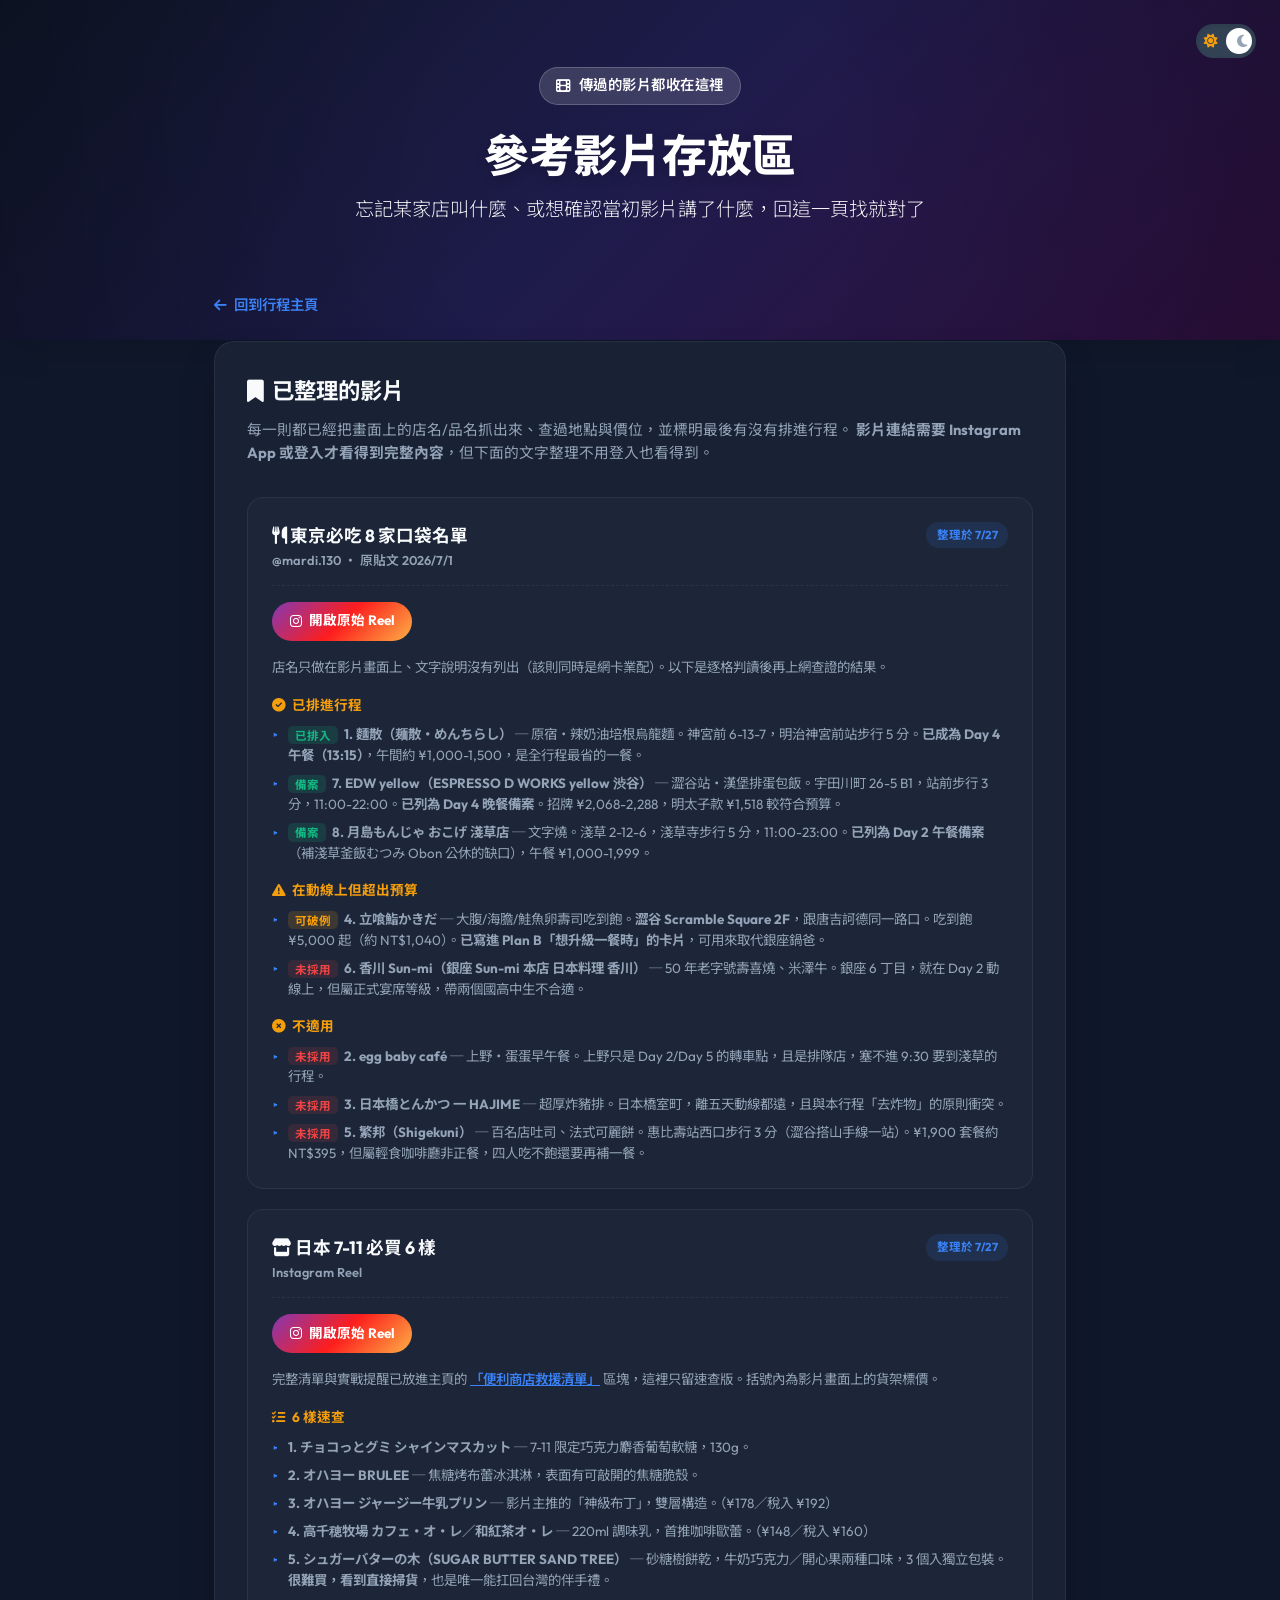
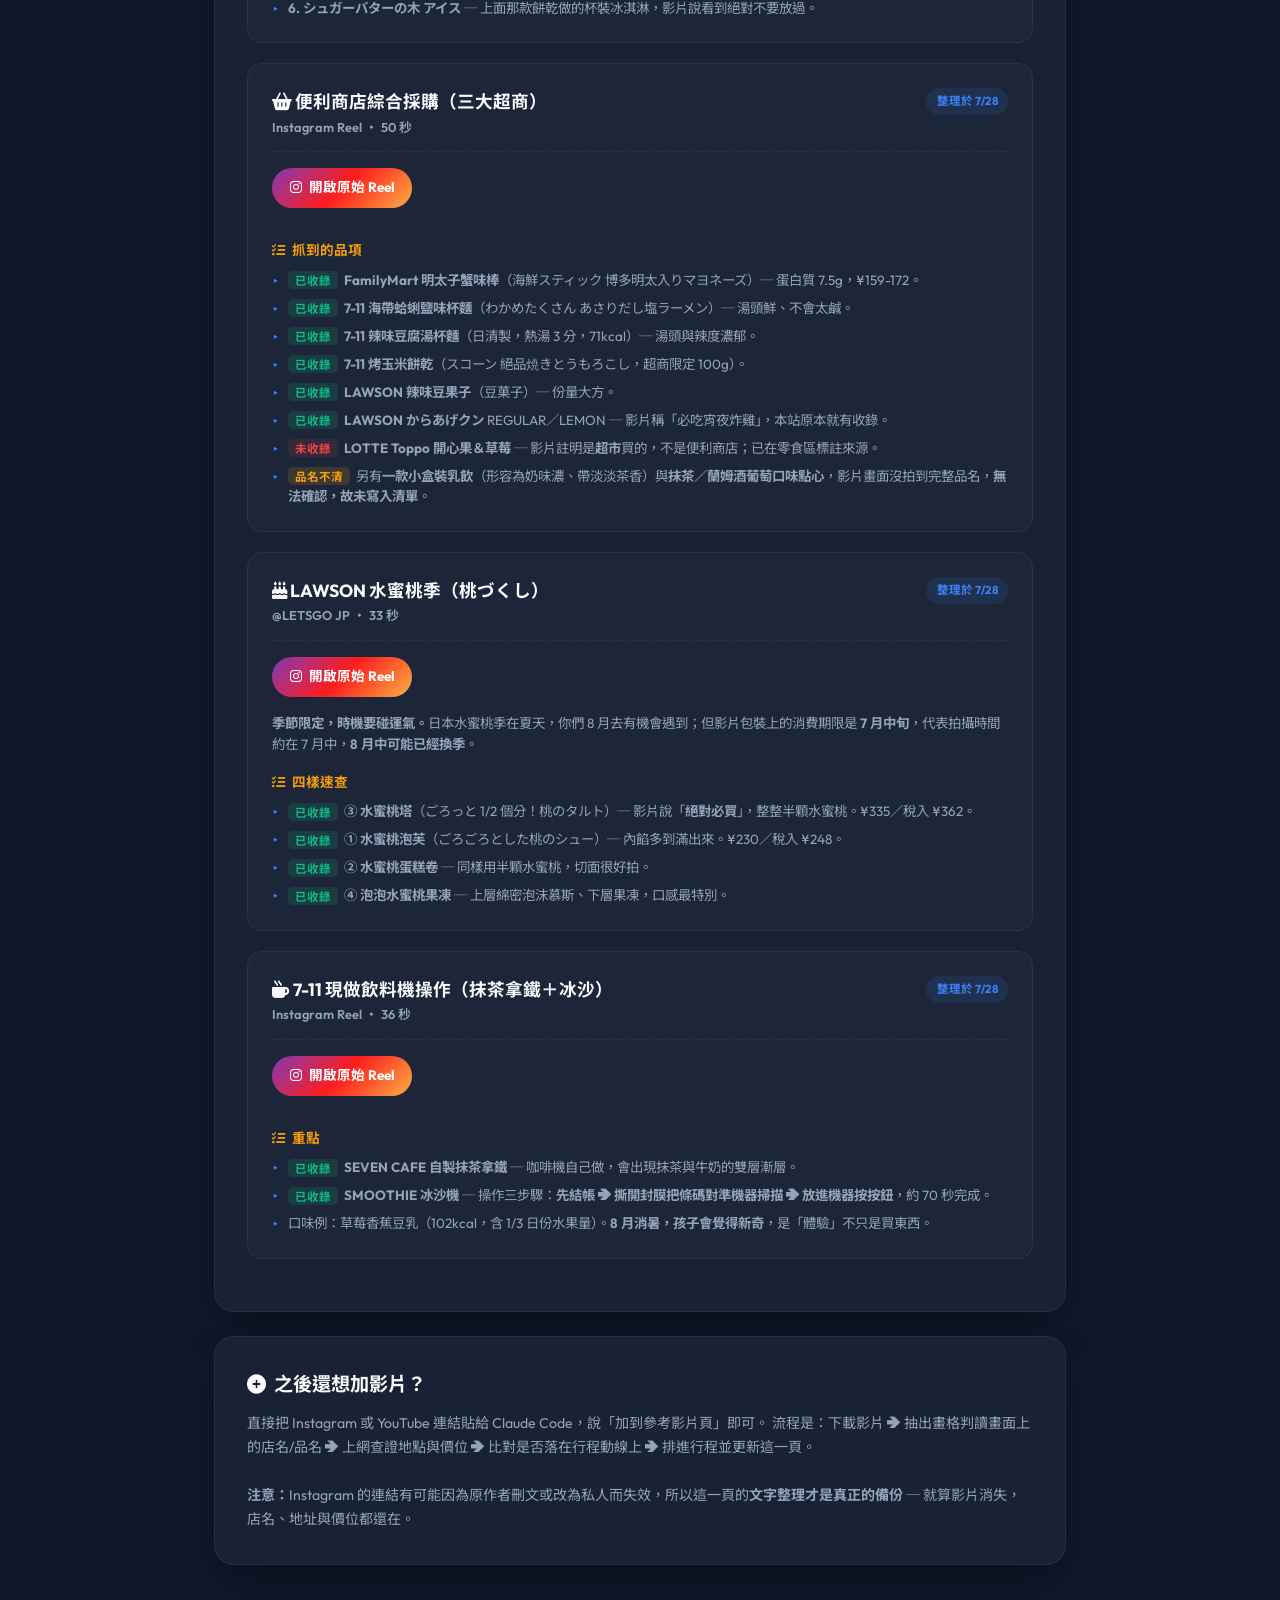
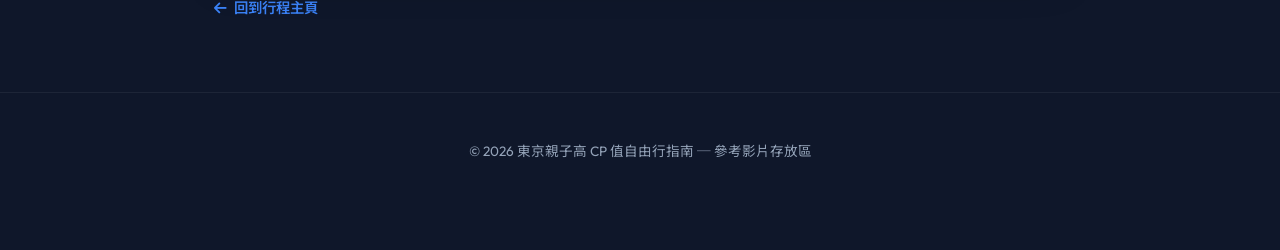
==== commit 1d5098dc: "feat: record three more IG reels (konbini haul, LAWSON peach, 7-11 drink machines) 同樣以 yt-dlp 下載 + O" ====
--- a/refs.html
+++ b/refs.html
@@ -10,7 +10,7 @@
     <link rel="preconnect" href="https://fonts.gstatic.com" crossorigin>
     <link href="https://fonts.googleapis.com/css2?family=Noto+Sans+TC:wght@300;400;500;700&family=Outfit:wght@300;400;600;800&display=swap" rel="stylesheet">
     <link rel="stylesheet" href="https://cdnjs.cloudflare.com/ajax/libs/font-awesome/6.4.0/css/all.min.css">
-    <link rel="stylesheet" href="style.css?v=2.1">
+    <link rel="stylesheet" href="style.css?v=3.3">
 </head>
 <body>
     <!-- Theme Toggle -->
@@ -112,6 +112,74 @@
                     <li><strong>4. 高千穂牧場 カフェ・オ・レ／和紅茶オ・レ</strong> ─ 220ml 調味乳，首推咖啡歐蕾。（¥148／稅入 ¥160）</li>
                     <li><strong>5. シュガーバターの木（SUGAR BUTTER SAND TREE）</strong> ─ 砂糖樹餅乾，牛奶巧克力／開心果兩種口味，3 個入獨立包裝。<strong>很難買，看到直接掃貨</strong>，也是唯一能扛回台灣的伴手禮。</li>
                     <li><strong>6. シュガーバターの木 アイス</strong> ─ 上面那款餅乾做的杯裝冰淇淋，影片說看到絕對不要放過。</li>
+                </ul>
+            </div>
+            <!-- Ref 3 -->
+            <div class="ref-card">
+                <div class="ref-head">
+                    <div>
+                        <div class="ref-title"><i class="fas fa-basket-shopping"></i> 便利商店綜合採購（三大超商）</div>
+                        <div class="ref-account">Instagram Reel ・ 50 秒</div>
+                    </div>
+                    <span class="ref-date">整理於 7/28</span>
+                </div>
+                <a class="ref-btn" href="https://www.instagram.com/reel/DY83BJeRntH/" target="_blank" rel="noopener noreferrer">
+                    <i class="fab fa-instagram"></i> 開啟原始 Reel
+                </a>
+                <div class="ref-section-title"><i class="fas fa-list-check"></i> 抓到的品項</div>
+                <ul class="ref-list">
+                    <li><span class="ref-verdict yes">已收錄</span><strong>FamilyMart 明太子蟹味棒</strong>（海鮮スティック 博多明太入りマヨネーズ）─ 蛋白質 7.5g，¥159-172。</li>
+                    <li><span class="ref-verdict yes">已收錄</span><strong>7-11 海帶蛤蜊鹽味杯麵</strong>（わかめたくさん あさりだし塩ラーメン）─ 湯頭鮮、不會太鹹。</li>
+                    <li><span class="ref-verdict yes">已收錄</span><strong>7-11 辣味豆腐湯杯麵</strong>（日清製，熱湯 3 分，71kcal）─ 湯頭與辣度濃郁。</li>
+                    <li><span class="ref-verdict yes">已收錄</span><strong>7-11 烤玉米餅乾</strong>（スコーン 絕品焼きとうもろこし，超商限定 100g）。</li>
+                    <li><span class="ref-verdict yes">已收錄</span><strong>LAWSON 辣味豆果子</strong>（豆菓子）─ 份量大方。</li>
+                    <li><span class="ref-verdict yes">已收錄</span><strong>LAWSON からあげクン</strong> REGULAR／LEMON ─ 影片稱「必吃宵夜炸雞」，本站原本就有收錄。</li>
+                    <li><span class="ref-verdict no">未收錄</span><strong>LOTTE Toppo 開心果＆草莓</strong> ─ 影片註明是<strong>超市</strong>買的，不是便利商店；已在零食區標註來源。</li>
+                    <li><span class="ref-verdict maybe">品名不清</span>另有<strong>一款小盒裝乳飲</strong>（形容為奶味濃、帶淡淡茶香）與<strong>抹茶／蘭姆酒葡萄口味點心</strong>，影片畫面沒拍到完整品名，<strong>無法確認，故未寫入清單</strong>。</li>
+                </ul>
+            </div>
+
+            <!-- Ref 4 -->
+            <div class="ref-card">
+                <div class="ref-head">
+                    <div>
+                        <div class="ref-title"><i class="fas fa-cake-candles"></i> LAWSON 水蜜桃季（桃づくし）</div>
+                        <div class="ref-account">@LETSGO JP ・ 33 秒</div>
+                    </div>
+                    <span class="ref-date">整理於 7/28</span>
+                </div>
+                <a class="ref-btn" href="https://www.instagram.com/reel/DbGJdX7RL5A/" target="_blank" rel="noopener noreferrer">
+                    <i class="fab fa-instagram"></i> 開啟原始 Reel
+                </a>
+                <p style="font-size:0.84rem;color:var(--text-muted);line-height:1.6;">
+                    <strong>季節限定，時機要碰運氣。</strong>日本水蜜桃季在夏天，你們 8 月去有機會遇到；但影片包裝上的消費期限是 <strong>7 月中旬</strong>，代表拍攝時間約在 7 月中，<strong>8 月中可能已經換季</strong>。
+                </p>
+                <div class="ref-section-title"><i class="fas fa-list-check"></i> 四樣速查</div>
+                <ul class="ref-list">
+                    <li><span class="ref-verdict yes">已收錄</span><strong>③ 水蜜桃塔</strong>（ごろっと 1/2 個分！桃のタルト）─ 影片說「<strong>絕對必買</strong>」，整整半顆水蜜桃。¥335／稅入 ¥362。</li>
+                    <li><span class="ref-verdict yes">已收錄</span><strong>① 水蜜桃泡芙</strong>（ごろごろとした桃のシュー）─ 內餡多到滿出來。¥230／稅入 ¥248。</li>
+                    <li><span class="ref-verdict yes">已收錄</span><strong>② 水蜜桃蛋糕卷</strong> ─ 同樣用半顆水蜜桃，切面很好拍。</li>
+                    <li><span class="ref-verdict yes">已收錄</span><strong>④ 泡泡水蜜桃果凍</strong> ─ 上層綿密泡沫慕斯、下層果凍，口感最特別。</li>
+                </ul>
+            </div>
+
+            <!-- Ref 5 -->
+            <div class="ref-card">
+                <div class="ref-head">
+                    <div>
+                        <div class="ref-title"><i class="fas fa-mug-hot"></i> 7-11 現做飲料機操作（抹茶拿鐵＋冰沙）</div>
+                        <div class="ref-account">Instagram Reel ・ 36 秒</div>
+                    </div>
+                    <span class="ref-date">整理於 7/28</span>
+                </div>
+                <a class="ref-btn" href="https://www.instagram.com/reel/DaPIPd2TZLW/" target="_blank" rel="noopener noreferrer">
+                    <i class="fab fa-instagram"></i> 開啟原始 Reel
+                </a>
+                <div class="ref-section-title"><i class="fas fa-list-check"></i> 重點</div>
+                <ul class="ref-list">
+                    <li><span class="ref-verdict yes">已收錄</span><strong>SEVEN CAFE 自製抹茶拿鐵</strong> ─ 咖啡機自己做，會出現抹茶與牛奶的雙層漸層。</li>
+                    <li><span class="ref-verdict yes">已收錄</span><strong>SMOOTHIE 冰沙機</strong> ─ 操作三步驟：<strong>先結帳 ➔ 撕開封膜把條碼對準機器掃描 ➔ 放進機器按按鈕</strong>，約 70 秒完成。</li>
+                    <li>口味例：草莓香蕉豆乳（102kcal，含 1/3 日份水果量）。<strong>8 月消暑，孩子會覺得新奇</strong>，是「體驗」不只是買東西。</li>
                 </ul>
             </div>
         </section>
--- a/style.css
+++ b/style.css
@@ -1540,6 +1540,30 @@
     line-height: 1.6;
 }
 
+.konbini-sub {
+    font-size: 1.05rem;
+    font-weight: 700;
+    color: var(--primary);
+    display: flex;
+    align-items: center;
+    gap: 0.5rem;
+    margin: 1.75rem 0 0.9rem;
+    padding-bottom: 0.5rem;
+    border-bottom: 1px dashed var(--border-card);
+}
+
+.konbini-tip {
+    font-size: 0.83rem;
+    color: var(--text-muted);
+    line-height: 1.6;
+    margin-top: 0.75rem;
+}
+
+.konbini-tip i {
+    color: var(--accent);
+    margin-right: 0.3rem;
+}
+
 .konbini-grid {
     display: grid;
     grid-template-columns: repeat(auto-fit, minmax(280px, 1fr));
@@ -1762,6 +1786,703 @@
     .konbini-grid { grid-template-columns: 1fr; }
 }
 
+/* ============================================================
+   手機閱讀優化：可收合區塊 + 底部快速跳轉 + 旅程中自動置頂
+   ============================================================ */
+
+/* --- 可收合區塊 --- */
+.collapse-btn {
+    display: none; /* 桌機不需要，只在手機顯示 */
+    align-items: center;
+    gap: 0.35rem;
+    margin-left: auto;
+    padding: 0.35rem 0.8rem;
+    border: 1px solid var(--primary);
+    border-radius: 50px;
+    background: rgba(59, 130, 246, 0.1);
+    color: var(--primary);
+    font-family: var(--font-sans);
+    font-size: 0.78rem;
+    font-weight: 700;
+    cursor: pointer;
+}
+
+.collapse-btn i {
+    font-size: 0.7rem;
+    transition: transform 0.25s ease;
+}
+
+.collapsible.collapsed .collapse-btn i {
+    transform: rotate(180deg);
+}
+
+.collapsible.collapsed .collapsible-body {
+    display: none;
+}
+
+/* 收合時給一句提示，讓人知道裡面還有東西 */
+.collapsed-hint {
+    display: none;
+    font-size: 0.82rem;
+    color: var(--text-muted);
+    background: rgba(148, 163, 184, 0.06);
+    border: 1px dashed var(--border-card);
+    border-radius: 12px;
+    padding: 0.75rem 1rem;
+    margin-top: 0.75rem;
+    line-height: 1.5;
+}
+
+.collapsible.collapsed .collapsed-hint {
+    display: block;
+}
+
+/* --- 今天是第幾天 的橫幅（旅程期間才出現） --- */
+.today-banner {
+    background: linear-gradient(135deg, rgba(59, 130, 246, 0.15), rgba(16, 185, 129, 0.15));
+    border: 1px solid rgba(59, 130, 246, 0.3);
+    border-radius: 14px;
+    padding: 0.9rem 1.2rem;
+    margin-bottom: 1.25rem;
+    font-size: 0.92rem;
+    font-weight: 700;
+    color: var(--text-main);
+    display: flex;
+    align-items: center;
+    gap: 0.6rem;
+}
+
+.today-banner i {
+    color: var(--success);
+}
+
+.tab-btn.is-today {
+    box-shadow: 0 0 0 2px var(--success);
+}
+
+/* --- 底部快速跳轉列（僅手機） --- */
+.mobile-quicknav {
+    display: none;
+    position: fixed;
+    left: 0;
+    right: 0;
+    bottom: 0;
+    z-index: 999;
+    background: var(--bg-card);
+    backdrop-filter: blur(18px);
+    -webkit-backdrop-filter: blur(18px);
+    border-top: 1px solid var(--border-card);
+    box-shadow: 0 -6px 20px rgba(0, 0, 0, 0.18);
+    padding: 0.4rem 0.3rem calc(0.4rem + env(safe-area-inset-bottom));
+}
+
+.mobile-quicknav a {
+    flex: 1;
+    display: flex;
+    flex-direction: column;
+    align-items: center;
+    justify-content: center;
+    gap: 0.15rem;
+    padding: 0.45rem 0.2rem;
+    border-radius: 12px;
+    color: var(--text-muted);
+    text-decoration: none;
+    font-size: 0.68rem;
+    font-weight: 700;
+}
+
+.mobile-quicknav a i {
+    font-size: 1.05rem;
+}
+
+.mobile-quicknav a.qn-primary {
+    color: var(--primary);
+    background: rgba(59, 130, 246, 0.12);
+}
+
+@media (max-width: 992px) {
+    .mobile-quicknav {
+        display: flex;
+    }
+
+    /* 避免最後一段內容被固定列蓋住 */
+    body {
+        padding-bottom: 5.5rem;
+    }
+
+    .collapse-btn {
+        display: inline-flex;
+    }
+
+    .prep-header h2,
+    .overview-section h2,
+    .reminders-section > h2 {
+        display: flex;
+        align-items: center;
+        gap: 0.5rem;
+        flex-wrap: wrap;
+    }
+
+    /* 手機為單欄，用 order 控制閱讀順序 */
+    .prep-section      { order: 1; }
+    .overview-section  { order: 2; }
+    .reminders-section { order: 3; }
+    .itinerary-section { order: 4; }
+    .contingency-section { order: 5; }
+    .local-section     { order: 6; }
+    .budget-section    { order: 7; }
+    .checklist-section { order: 8; }
+    .konbini-section   { order: 9; }
+
+    /* 旅程期間（8/11-8/15）：每日行程與超商清單自動移到最前面 */
+    body.trip-mode .itinerary-section { order: 0; }
+    body.trip-mode .konbini-section   { order: 1; }
+    body.trip-mode .contingency-section { order: 2; }
+    body.trip-mode .overview-section  { order: 3; }
+    body.trip-mode .prep-section      { order: 7; }
+    body.trip-mode .reminders-section { order: 8; }
+}
+
+/* ============================================================
+   日本當地採購總整理 (Local Spending Guide)
+   ============================================================ */
+.local-section {
+    grid-column: 1 / -1;
+}
+
+.local-summary {
+    display: grid;
+    grid-template-columns: repeat(auto-fit, minmax(200px, 1fr));
+    gap: 0.75rem;
+    margin-bottom: 1.75rem;
+}
+
+.local-sum-item {
+    background: rgba(148, 163, 184, 0.05);
+    border: 1px solid var(--border-card);
+    border-radius: 12px;
+    padding: 0.85rem 1rem;
+    display: flex;
+    flex-direction: column;
+    gap: 0.2rem;
+}
+
+.local-sum-item span {
+    font-size: 0.76rem;
+    color: var(--text-muted);
+    font-weight: 600;
+}
+
+.local-sum-item strong {
+    font-size: 1.05rem;
+    font-family: 'Outfit', sans-serif;
+    font-weight: 800;
+    color: var(--text-main);
+}
+
+.local-sum-item.total {
+    background: rgba(59, 130, 246, 0.1);
+    border-color: rgba(59, 130, 246, 0.35);
+}
+
+.local-sum-item.total strong {
+    color: var(--primary);
+}
+
+.local-card {
+    background: rgba(148, 163, 184, 0.03);
+    border: 1px solid var(--border-card);
+    border-radius: 16px;
+    padding: 1.4rem;
+    margin-bottom: 1.25rem;
+}
+
+.local-card h3 {
+    font-size: 1.1rem;
+    font-weight: 700;
+    display: flex;
+    align-items: center;
+    gap: 0.6rem;
+    margin-bottom: 1rem;
+    line-height: 1.4;
+}
+
+.local-rank {
+    flex-shrink: 0;
+    width: 28px;
+    height: 28px;
+    border-radius: 50%;
+    background: var(--primary);
+    color: #fff;
+    font-family: 'Outfit', sans-serif;
+    font-size: 0.9rem;
+    font-weight: 800;
+    display: flex;
+    align-items: center;
+    justify-content: center;
+}
+
+.local-finding {
+    display: flex;
+    gap: 0.8rem;
+    align-items: flex-start;
+    background: rgba(245, 158, 11, 0.08);
+    border: 1px dashed rgba(245, 158, 11, 0.4);
+    border-radius: 12px;
+    padding: 1rem 1.1rem;
+    margin-bottom: 1rem;
+}
+
+.local-finding i {
+    color: var(--accent);
+    font-size: 1.05rem;
+    margin-top: 2px;
+    flex-shrink: 0;
+}
+
+.local-finding p {
+    font-size: 0.85rem;
+    color: var(--text-muted);
+    line-height: 1.6;
+}
+
+.local-verdict {
+    background: rgba(16, 185, 129, 0.08);
+    border-left: 4px solid var(--success);
+    border-radius: 8px;
+    padding: 0.8rem 1rem;
+    font-size: 0.88rem;
+    color: var(--text-main);
+    line-height: 1.55;
+    margin-bottom: 1rem;
+}
+
+.local-verdict i {
+    color: var(--success);
+    margin-right: 0.4rem;
+}
+
+.local-note {
+    font-size: 0.84rem;
+    color: var(--text-muted);
+    line-height: 1.6;
+    margin: 0.9rem 0;
+}
+
+.local-note i {
+    color: var(--accent);
+    margin-right: 0.3rem;
+}
+
+/* 表格 ─ 窄螢幕時自己橫向捲動，不讓整頁跑版 */
+.local-table-wrap {
+    overflow-x: auto;
+    margin: 1rem 0;
+    -webkit-overflow-scrolling: touch;
+}
+
+.local-table {
+    width: 100%;
+    min-width: 520px;
+    border-collapse: collapse;
+    font-size: 0.82rem;
+}
+
+.local-table th,
+.local-table td {
+    padding: 0.7rem 0.8rem;
+    text-align: left;
+    border-bottom: 1px solid var(--border-card);
+    color: var(--text-muted);
+    line-height: 1.45;
+}
+
+.local-table th {
+    background: rgba(148, 163, 184, 0.08);
+    color: var(--text-main);
+    font-weight: 700;
+    white-space: nowrap;
+}
+
+.local-table td small {
+    font-size: 0.72rem;
+    opacity: 0.8;
+}
+
+.local-table tr.best td {
+    background: rgba(16, 185, 129, 0.08);
+    color: var(--text-main);
+}
+
+.local-traps {
+    background: rgba(148, 163, 184, 0.04);
+    border: 1px solid var(--border-card);
+    border-radius: 12px;
+    padding: 1rem 1.1rem;
+    margin-top: 0.9rem;
+}
+
+.local-traps.danger {
+    background: rgba(239, 68, 68, 0.05);
+    border-color: rgba(239, 68, 68, 0.25);
+}
+
+.local-traps h4 {
+    font-size: 0.86rem;
+    font-weight: 700;
+    color: var(--accent);
+    display: flex;
+    align-items: center;
+    gap: 0.4rem;
+    margin-bottom: 0.6rem;
+}
+
+.local-traps.danger h4 {
+    color: var(--danger);
+}
+
+.local-traps ul {
+    list-style: none;
+    display: flex;
+    flex-direction: column;
+    gap: 0.5rem;
+}
+
+.local-traps li {
+    font-size: 0.83rem;
+    color: var(--text-muted);
+    line-height: 1.6;
+    padding-left: 1rem;
+    position: relative;
+}
+
+.local-traps li::before {
+    content: "▸";
+    color: var(--accent);
+    position: absolute;
+    left: 0;
+}
+
+.local-traps.danger li::before {
+    color: var(--danger);
+}
+
+.local-traps a {
+    color: var(--primary);
+    font-weight: 600;
+}
+
+/* ============================================================
+   每日作戰頁：進度、完成勾選、隱藏已完成、行內備案、當日 Plan B
+   ============================================================ */
+
+/* --- 每日進度條與工具列 --- */
+.day-overview {
+    margin-bottom: 0.5rem;
+}
+
+.day-progress {
+    margin-top: 0.9rem;
+}
+
+.day-progress-top {
+    display: flex;
+    justify-content: space-between;
+    align-items: baseline;
+    font-size: 0.82rem;
+    font-weight: 700;
+    color: var(--text-muted);
+    margin-bottom: 0.4rem;
+}
+
+#day-progress-pct {
+    color: var(--success);
+    font-family: 'Outfit', sans-serif;
+    font-size: 1rem;
+}
+
+.day-progress-bar {
+    height: 8px;
+    border-radius: 50px;
+    background: rgba(148, 163, 184, 0.18);
+    overflow: hidden;
+}
+
+.day-progress-fill {
+    height: 100%;
+    border-radius: 50px;
+    background: linear-gradient(90deg, var(--primary), var(--success));
+    transition: width 0.3s ease;
+}
+
+.day-tools {
+    display: flex;
+    align-items: center;
+    gap: 0.6rem;
+    flex-wrap: wrap;
+    margin-top: 0.8rem;
+}
+
+.day-tool-toggle {
+    display: inline-flex;
+    align-items: center;
+    gap: 0.4rem;
+    cursor: pointer;
+    user-select: none;
+    font-size: 0.8rem;
+    font-weight: 700;
+    color: var(--text-muted);
+    background: rgba(148, 163, 184, 0.08);
+    border: 1px solid var(--border-card);
+    border-radius: 50px;
+    padding: 0.4rem 0.85rem;
+}
+
+.day-tool-toggle input {
+    width: 16px;
+    height: 16px;
+    accent-color: var(--primary);
+    cursor: pointer;
+}
+
+.day-tool-btn {
+    display: inline-flex;
+    align-items: center;
+    gap: 0.4rem;
+    font-family: var(--font-sans);
+    font-size: 0.8rem;
+    font-weight: 700;
+    color: var(--text-muted);
+    background: transparent;
+    border: 1px solid var(--border-card);
+    border-radius: 50px;
+    padding: 0.4rem 0.85rem;
+    cursor: pointer;
+}
+
+.day-tool-btn:hover {
+    color: var(--danger);
+    border-color: rgba(239, 68, 68, 0.4);
+}
+
+/* --- 完成勾選 --- */
+.act-check {
+    flex-shrink: 0;
+    display: inline-flex;
+    align-items: center;
+    cursor: pointer;
+    margin-right: 0.1rem;
+}
+
+.act-check input {
+    position: absolute;
+    opacity: 0;
+    width: 0;
+    height: 0;
+}
+
+.act-check-box {
+    width: 26px;
+    height: 26px;
+    border-radius: 8px;
+    border: 2px solid var(--tab-border);
+    display: flex;
+    align-items: center;
+    justify-content: center;
+    color: transparent;
+    font-size: 0.75rem;
+    transition: all 0.18s ease;
+}
+
+.act-check input:checked + .act-check-box {
+    background: var(--success);
+    border-color: var(--success);
+    color: #fff;
+}
+
+.item-title-row {
+    align-items: center;
+}
+
+/* --- 已完成：收成一行 --- */
+.timeline-item.is-done .item-collapsible {
+    display: none;
+}
+
+.timeline-item.is-done .item-card {
+    background: rgba(148, 163, 184, 0.02);
+    padding: 0.75rem 1rem;
+    opacity: 0.55;
+}
+
+.timeline-item.is-done .item-title {
+    text-decoration: line-through;
+    font-size: 0.95rem;
+}
+
+.timeline-item.is-done .item-badges {
+    display: none;
+}
+
+.timeline-item.is-done .timeline-dot {
+    background: var(--success);
+    box-shadow: 0 0 0 4px rgba(16, 185, 129, 0.15);
+}
+
+.timeline-item.is-done .item-time {
+    opacity: 0.6;
+}
+
+body.hide-done .timeline-item.is-done {
+    display: none;
+}
+
+/* --- 行內備案展開 --- */
+.alt-toggle {
+    display: flex;
+    align-items: center;
+    gap: 0.5rem;
+    width: 100%;
+    text-align: left;
+    margin-top: 0.25rem;
+    padding: 0.7rem 0.9rem;
+    border: 1px dashed rgba(245, 158, 11, 0.45);
+    border-radius: 12px;
+    background: rgba(245, 158, 11, 0.06);
+    color: var(--accent);
+    font-family: var(--font-sans);
+    font-size: 0.82rem;
+    font-weight: 700;
+    line-height: 1.45;
+    cursor: pointer;
+}
+
+.alt-chevron {
+    margin-left: auto;
+    flex-shrink: 0;
+    font-size: 0.7rem;
+    transition: transform 0.22s ease;
+}
+
+.alt-open .alt-chevron,
+.alternative-active .alt-chevron {
+    transform: rotate(180deg);
+}
+
+/* 備案內容：由行內按鈕或全域「雨天模式」任一開啟 */
+.item-alternative {
+    background: rgba(245, 158, 11, 0.06);
+    border: 1px dashed rgba(245, 158, 11, 0.3);
+    border-radius: 12px;
+    padding: 0.9rem;
+    margin-top: 0.5rem;
+    display: none;
+}
+
+.item-card.alt-open .item-alternative,
+.item-card.alternative-active .item-alternative {
+    display: block;
+    animation: fadeIn 0.25s ease;
+}
+
+/* --- 當日專屬 Plan B --- */
+.day-planb {
+    background: rgba(59, 130, 246, 0.04);
+    border: 1px solid rgba(59, 130, 246, 0.22);
+    border-radius: 16px;
+    padding: 1.25rem;
+    margin-top: 0.5rem;
+}
+
+.day-planb > h4 {
+    font-size: 1rem;
+    font-weight: 700;
+    color: var(--primary);
+    display: flex;
+    align-items: center;
+    gap: 0.5rem;
+    margin-bottom: 0.9rem;
+}
+
+.day-planb-item {
+    background: var(--bg-card);
+    border: 1px solid var(--border-card);
+    border-radius: 12px;
+    margin-bottom: 0.6rem;
+    overflow: hidden;
+}
+
+.day-planb-item summary {
+    display: flex;
+    align-items: flex-start;
+    gap: 0.55rem;
+    padding: 0.8rem 0.95rem;
+    cursor: pointer;
+    font-size: 0.86rem;
+    font-weight: 700;
+    color: var(--text-main);
+    line-height: 1.45;
+    list-style: none;
+}
+
+.day-planb-item summary::-webkit-details-marker {
+    display: none;
+}
+
+.day-planb-item summary i {
+    color: var(--accent);
+    margin-top: 3px;
+    flex-shrink: 0;
+}
+
+.day-planb-item summary::after {
+    content: "\f078";
+    font-family: "Font Awesome 6 Free";
+    font-weight: 900;
+    margin-left: auto;
+    font-size: 0.68rem;
+    color: var(--text-muted);
+    flex-shrink: 0;
+    transition: transform 0.2s ease;
+}
+
+.day-planb-item[open] summary::after {
+    transform: rotate(180deg);
+}
+
+.day-planb-body {
+    padding: 0 0.95rem 0.95rem;
+    display: flex;
+    flex-direction: column;
+    gap: 0.65rem;
+}
+
+.day-planb-more {
+    font-size: 0.8rem;
+    color: var(--text-muted);
+    line-height: 1.55;
+    margin-top: 0.75rem;
+}
+
+.day-planb-more a {
+    color: var(--primary);
+    font-weight: 700;
+}
+
+@media (max-width: 576px) {
+    .day-tools {
+        gap: 0.45rem;
+    }
+    .day-tool-toggle,
+    .day-tool-btn {
+        font-size: 0.75rem;
+        padding: 0.35rem 0.7rem;
+    }
+    .item-title-row {
+        align-items: flex-start;
+    }
+}
+
 /* Horizontal Grid Layout for Reminders */
 .reminders-list-horizontal {
     display: grid;
